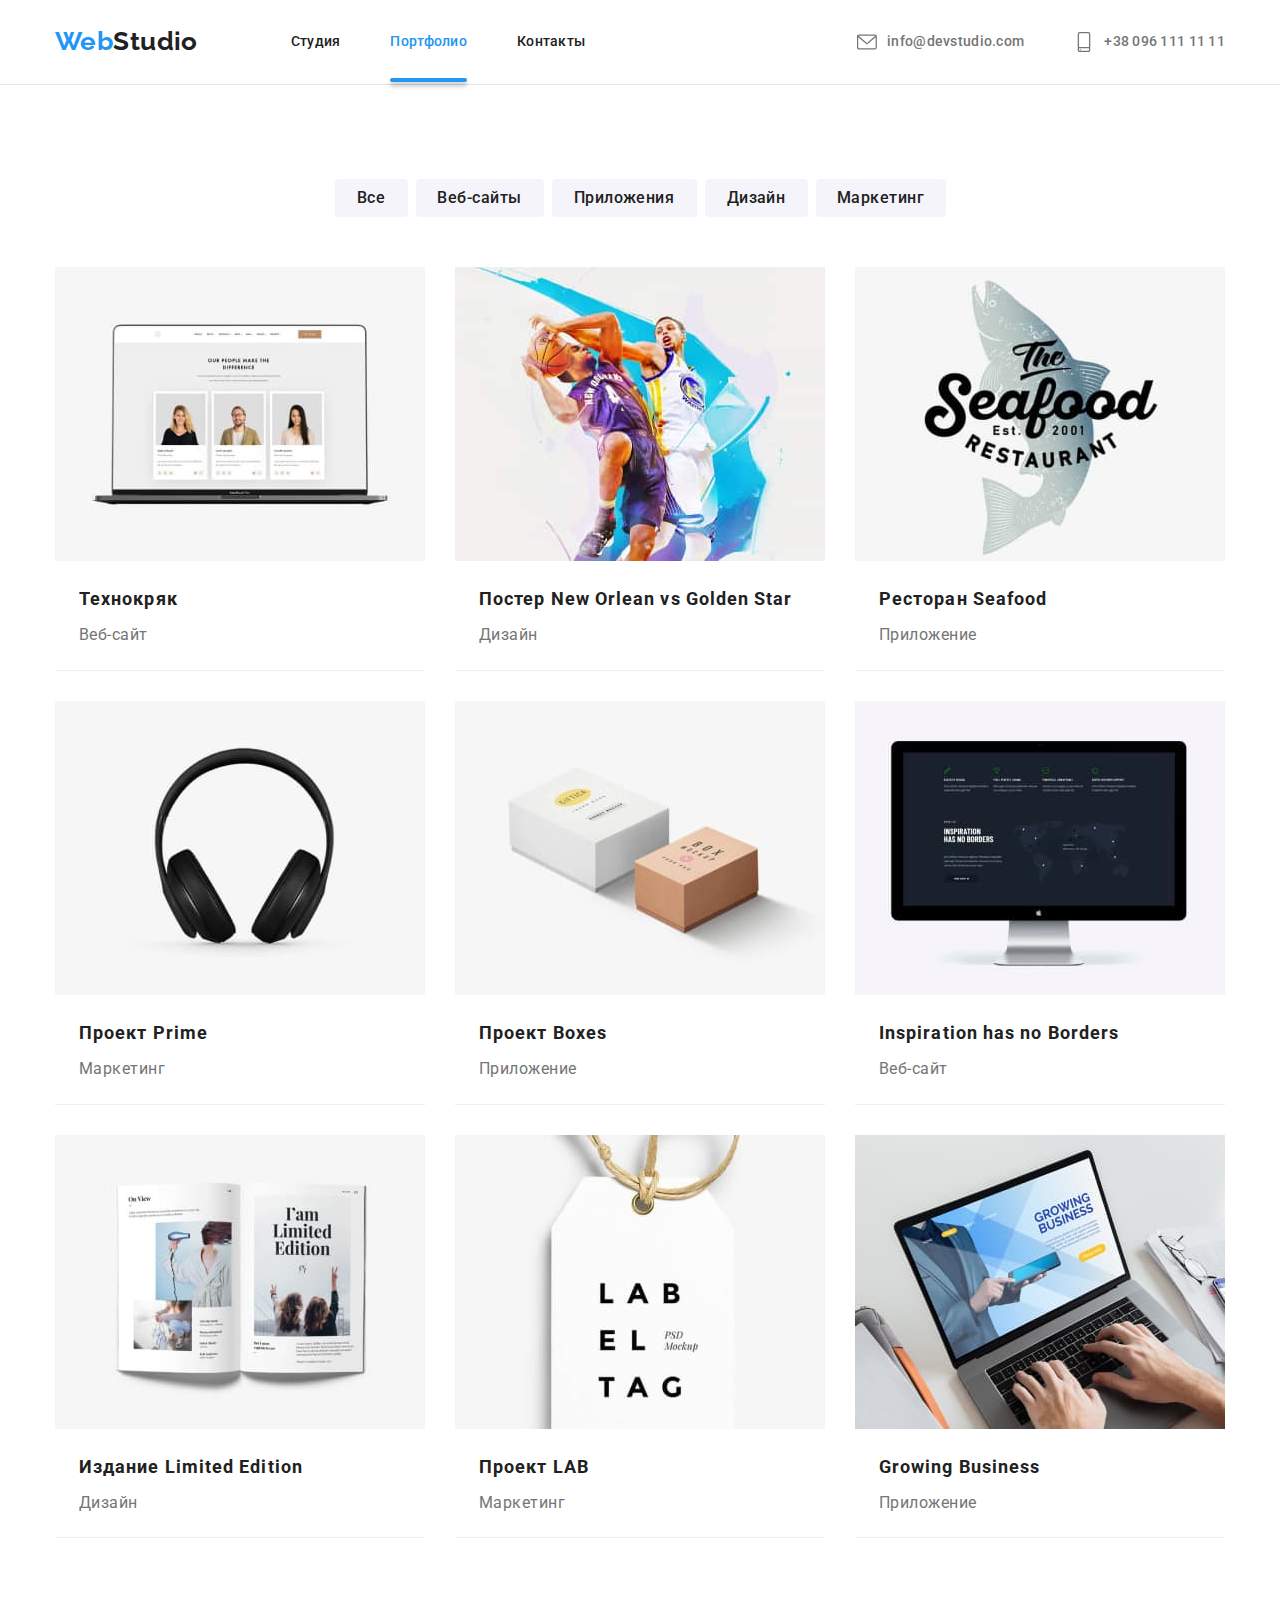
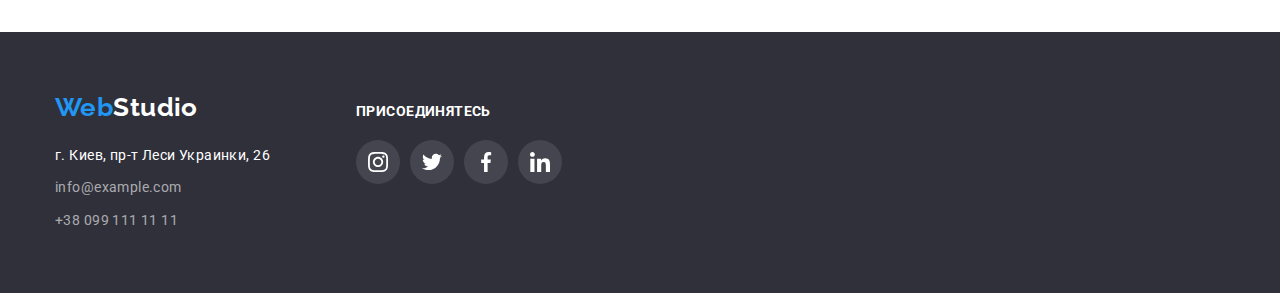
==== portfolio.html @ 8098ad89 "Перенесены фалы с предыдущей работы" ====
<!DOCTYPE html>
<html lang="ru">
  <head>
    <meta charset="UTF-8" />
    <meta http-equiv="X-UA-Compatible" content="IE=edge" />
    <meta name="viewport" content="width=device-width, initial-scale=1.0" />
    <title>WebStudio</title>
    <link
      href="https://fonts.googleapis.com/css2?family=Raleway:wght@700&family=Roboto:wght@400;500;700;900&display=swap"
      rel="stylesheet"
    />
    <link
      rel="stylesheet"
      href="https://cdnjs.cloudflare.com/ajax/libs/modern-normalize/1.1.0/modern-normalize.min.css"
    />
    <link rel="stylesheet" href="./styles/styles.css" />
  </head>
  <body>
    <!--Шапка сайта-->
    <header class="header">
      <div class="container header-nav">
        <nav class="site-nav">
          <a href="https://WebStudio.com" class="logo list"
            ><span class="logo-web">Web</span>Studio</a
          >
          <ul class="site-nav list">
            <li class="item">
              <a href="./index.html" class="link list">Студия</a>
            </li>
            <li class="item">
              <a href="./portfolio.html" class="link current list">Портфолио</a>
            </li>
            <li class="item"><a href="" class="link list">Контакты</a></li>
          </ul>
        </nav>
        <ul class="auth-nav list">
          <li class="item">
            <a href="mailto:info@devstudio.com" class="auth-nav-link list">
              <span class="auth-nav-icon">
                <svg width="20" height="20">
                  <use href="./img/icons.svg#envelope"></use>
                </svg>
              </span>
              info@devstudio.com
            </a>
          </li>
          <li class="auth-nav-list item">
            <a href="tel:+38-096-111-11-11" class="auth-nav-link list">
              <span class="auth-nav-icon">
                <svg width="20" height="20">
                  <use href="./img/icons.svg#smartphone"></use>
                </svg>
              </span>
              +38 096 111 11 11
            </a>
          </li>
        </ul>
      </div>
    </header>
    <!--Уникальный контент страницы-->
    <main>
      <section class="section-portfolio">
        <div class="container">
          <h1 hidden>Портфолио</h1>
          <ul class="portfolio-button list">
            <li class="item">
              <button type="button" class="button button-all">Все</button>
            </li>
            <li class="item">
              <button type="button" class="button button-websaite">
                Веб-сайты
              </button>
            </li>
            <li class="item">
              <button type="button" class="button button-applications">
                Приложения
              </button>
            </li>
            <li class="item">
              <button type="button" class="button button-design">Дизайн</button>
            </li>
            <li class="item">
              <button type="button" class="button button-marketing">
                Маркетинг
              </button>
            </li>
          </ul>
          <ul class="portfolio-list list">
            <li class="portfolio-item item">
              <a href="" class="portfolio-link list">
                <div class="portfolio-thumb">
                  <img
                    class="portfolio-card"
                    src="./img/laptop.jpg"
                    alt="Ноотбук"
                    width="370"
                  />
                  <p class="portfolio-action-text">
                    Ресурс предлагает комплексные предложения с разным уровнем
                    функционала и сервисов. Все это позволит посетителю получить
                    исчерпывающие сведения о компании или частном лице.
                  </p>
                </div>
                <div class="portfolio-title-text">
                  <h2 class="portfolio-title list">Технокряк</h2>
                  <p class="text-portfolio list">Веб-сайт</p>
                </div>
              </a>
            </li>
            <li class="portfolio-item item">
              <a href="" class="portfolio-link list">
                <div class="portfolio-thumb">
                  <img
                    class="portfolio-card"
                    src="./img/basketball.jpg"
                    alt="Двое мужчин играют в баскетбол"
                    width="370"
                  />
                  <p class="portfolio-action-text">
                    Ресурс предлагает комплексные предложения с разным уровнем
                    функционала и сервисов. Все это позволит посетителю получить
                    исчерпывающие сведения о компании или частном лице.
                  </p>
                </div>
                <div class="portfolio-title-text">
                  <h2 class="portfolio-title list">
                    Постер New Orlean vs Golden Star
                  </h2>
                  <p class="text-portfolio list">Дизайн</p>
                </div>
              </a>
            </li>
            <li class="portfolio-item item">
              <a href="" class="portfolio-link list">
                <div class="portfolio-thumb">
                  <img
                    class="portfolio-card"
                    src="./img/restaurantlogo.jpg"
                    alt="Логотип ресторана"
                    width="370"
                  />
                  <p class="portfolio-action-text">
                    Ресурс предлагает комплексные предложения с разным уровнем
                    функционала и сервисов. Все это позволит посетителю получить
                    исчерпывающие сведения о компании или частном лице.
                  </p>
                </div>
                <div class="portfolio-title-text">
                  <h2 class="portfolio-title list">Ресторан Seafood</h2>
                  <p class="text-portfolio list">Приложение</p>
                </div>
              </a>
            </li>
            <li class="portfolio-item item">
              <a href="" class="portfolio-link list">
                <div class="portfolio-thumb">
                  <img
                    class="portfolio-card"
                    src="./img/headphones.jpg"
                    alt="Наушники"
                    width="370"
                  />
                  <p class="portfolio-action-text">
                    Ресурс предлагает комплексные предложения с разным уровнем
                    функционала и сервисов. Все это позволит посетителю получить
                    исчерпывающие сведения о компании или частном лице.
                  </p>
                </div>
                <div class="portfolio-title-text">
                  <h2 class="portfolio-title list">Проект Prime</h2>
                  <p class="text-portfolio list">Маркетинг</p>
                </div>
              </a>
            </li>
            <li class="portfolio-item item">
              <a href="" class="portfolio-link list">
                <div class="portfolio-thumb">
                  <img
                    class="portfolio-card"
                    src="./img/boxes.jpg"
                    alt="Две коробочки"
                    width="370"
                  />
                  <p class="portfolio-action-text">
                    Ресурс предлагает комплексные предложения с разным уровнем
                    функционала и сервисов. Все это позволит посетителю получить
                    исчерпывающие сведения о компании или частном лице.
                  </p>
                </div>
                <div class="portfolio-title-text">
                  <h2 class="portfolio-title list">Проект Boxes</h2>
                  <p class="text-portfolio list">Приложение</p>
                </div>
              </a>
            </li>
            <li class="portfolio-item item">
              <a href="" class="portfolio-link list">
                <div class="portfolio-thumb">
                  <img
                    class="portfolio-card"
                    src="./img/inspiration.jpg"
                    alt="Веб-сайт"
                    width="370"
                  />
                  <p class="portfolio-action-text">
                    Ресурс предлагает комплексные предложения с разным уровнем
                    функционала и сервисов. Все это позволит посетителю получить
                    исчерпывающие сведения о компании или частном лице.
                  </p>
                </div>
                <div class="portfolio-title-text">
                  <h2 class="portfolio-title list" lang="en">
                    Inspiration has no Borders
                  </h2>
                  <p class="text-portfolio list">Веб-сайт</p>
                </div>
              </a>
            </li>
            <li class="portfolio-item item">
              <a href="" class="portfolio-link list">
                <div class="portfolio-thumb">
                  <img
                    class="portfolio-card"
                    src="./img/edition.jpg"
                    alt="Страница журнала"
                    width="370"
                  />
                  <p class="portfolio-action-text">
                    Ресурс предлагает комплексные предложения с разным уровнем
                    функционала и сервисов. Все это позволит посетителю получить
                    исчерпывающие сведения о компании или частном лице.
                  </p>
                </div>
                <div class="portfolio-title-text">
                  <h2 class="portfolio-title list">Издание Limited Edition</h2>
                  <p class="text-portfolio list">Дизайн</p>
                </div>
              </a>
            </li>
            <li class="portfolio-item item">
              <a href="" class="portfolio-link list">
                <div class="portfolio-thumb">
                  <img
                    class="portfolio-card"
                    src="./img/labproject.jpg"
                    alt="Карточка с названием"
                    width="370"
                  />
                  <p class="portfolio-action-text">
                    Ресурс предлагает комплексные предложения с разным уровнем
                    функционала и сервисов. Все это позволит посетителю получить
                    исчерпывающие сведения о компании или частном лице.
                  </p>
                </div>
                <div class="portfolio-title-text">
                  <h2 class="portfolio-title list">Проект LAB</h2>
                  <p class="text-portfolio list">Маркетинг</p>
                </div>
              </a>
            </li>
            <li class="portfolio-item item">
              <a href="" class="portfolio-link list">
                <div class="portfolio-thumb">
                  <img
                    class="portfolio-card"
                    src="./img/growingbusiness.jpg"
                    alt="Человек работает за компьютером"
                    width="370"
                  />
                  <p class="portfolio-action-text">
                    Ресурс предлагает комплексные предложения с разным уровнем
                    функционала и сервисов. Все это позволит посетителю получить
                    исчерпывающие сведения о компании или частном лице.
                  </p>
                </div>
                <div class="portfolio-title-text">
                  <h2 class="portfolio-title list" lang="en">
                    Growing Business
                  </h2>
                  <p class="text-portfolio list">Приложение</p>
                </div>
              </a>
            </li>
          </ul>
        </div>
      </section>
    </main>
    <!--Подвал-->
    <footer class="footer">
      <div class="footer-container container">
        <div class="footer-logo-address">
          <a href="https://WebStudio.com" class="logo footer-logo list"
            ><span class="footer-web">Web</span>Studio</a
          >
          <address class="address">
            <ul class="address-list list">
              <li class="item">
                <a
                  href="https://goo.gl/maps/mT76Hgf6RmnMrDRZ7"
                  target="_blank"
                  rel="noopener noindex nofollow"
                  class="footer-adress list"
                  >г. Киев, пр-т Леси Украинки, 26</a
                >
              </li>
              <li class="item">
                <a href="mailto:info@devstudio.com" class="footer-mail list"
                  >info@example.com</a
                >
              </li>
              <li class="item">
                <a href="tel:+38-096-111-11-11" class="footer-tel list"
                  >+38 099 111 11 11</a
                >
              </li>
            </ul>
          </address>
        </div>
        <div class="footer-soc">
          <h2 class="footer-soc-title">Присоединятесь</h2>
          <ul class="footer-soc-list list">
            <li class="footer-soc-item">
              <a href="" class="footer-soc-link">
                <svg width="20" height="20">
                  <use href="./img/icons.svg#instagram"></use>
                </svg>
              </a>
            </li>
            <li class="footer-soc-item">
              <a href="" class="footer-soc-link">
                <svg width="20" height="20">
                  <use href="./img/icons.svg#twitter"></use>
                </svg>
              </a>
            </li>
            <li class="footer-soc-item">
              <a href="" class="footer-soc-link">
                <svg width="20" height="20">
                  <use href="./img/icons.svg#facebook"></use>
                </svg>
              </a>
            </li>
            <li class="footer-soc-item">
              <a href="" class="footer-soc-link">
                <svg width="20" height="20">
                  <use href="./img/icons.svg#linkedin"></use>
                </svg>
              </a>
            </li>
          </ul>
        </div>
      </div>
    </footer>
  </body>
</html>
---- styles/styles.css ----
:root {
  --primary-text-color: #757575;
  --title-text-color: #212121;
  --accent-color: #2196f3;
  --footer-mail-tel-color: rgba(255, 255, 255, 0.6);
  --background-hero-footer-color: #2f303a;
  --background-page-color: #e5e5e5;
  --background-ourteam-color: #f5f4fa;
  --background-primary-color: #ffffff;
  --icon-primary-color: #afb1b8;
  --timing-function: cubic-bezier(0.4, 0, 0.2, 1);
}

body {
  background-color: var(--background-primary-color);
  color: var(--primary-text-color);

  font-family: Roboto, sans-serif;
  font-size: 14px;
  line-height: 1.7;
  letter-spacing: 0.03em;
}

/*---Утилита---*/

.list {
  list-style: none;
  text-decoration: none;
  padding: 0;
  margin: 0;
}

h1,
h2,
h3,
h4,
h5,
h6,
p {
  margin: 0;
  padding: 0;
}

img {
  margin: 0;
  padding: 0;
  display: block;
  width: 100%;
  height: auto;
}

.container {
  margin-left: auto;
  margin-right: auto;
  width: 1200px;
  padding: 0 15px;
  /*outline: 1px solid red;*/
}

.title {
  font-weight: 700;
  font-size: 36px;
  line-height: 1.17;
  text-align: center;
  letter-spacing: 0.03em;

  color: var(--title-text-color);
}

/*------HEADER------*/

.header {
  /*padding-top: 25px;
  padding-bottom: 25px;*/

  background-color: var(--background-primary-color);
  border-bottom: 1px solid var(--background-page-color);
}

.header-nav {
  display: flex;
  align-items: center;
}

.logo {
  margin-right: 93px;
  color: var(--title-text-color);

  font-family: "Raleway";
  font-style: normal;
  font-weight: 700;
  font-size: 26px;
  line-height: 1.2;
}

.logo > .logo-web {
  color: var(--accent-color);
}

/*---------site nav-------*/

.site-nav {
  display: flex;
  align-items: center;
}

.site-nav .item:not(:last-child) {
  margin-right: 50px;
}

.site-nav .link {
  position: relative;
  display: block;

  padding: 32px 0px 32px 0px;
  color: var(--title-text-color);

  font-weight: 500;
  font-size: 14px;
  line-height: 1.14;
  letter-spacing: 0.02em;

  transition: color 250ms var(--timing-function);
}

.site-nav .link::after {
  position: absolute;
  left: 0;
  bottom: 0;

  content: "";
  width: 100%;
  height: 4px;
  background-color: var(--accent-color);
  box-shadow: 0px 4px 4px rgba(0, 0, 0, 0.25);
  border-radius: 2px;
  opacity: 0;
  transition: opacity 250ms var(--timing-function);
}

.site-nav .link:hover,
.site-nav .link:focus {
  color: var(--accent-color);
}

.site-nav .link.current {
  color: var(--accent-color);
}

.site-nav .link.current::after {
  opacity: 1;
}

/* auth-nav */

.auth-nav {
  display: flex;
  margin-left: auto;
}
.auth-nav .item + .item {
  margin-left: 50px;
}
.auth-nav-link {
  display: flex;
  align-items: center;
  padding: 32px 0px 32px 0px;
  color: var(--primary-text-color);

  font-weight: 500;
  font-size: 14px;
  line-height: 1.14;
  letter-spacing: 0.02em;

  transition: color 250ms var(--timing-function);
}
.auth-nav-link:hover,
.auth-nav-link:focus {
  color: var(--accent-color);
}

.auth-nav-icon {
  display: inline-flex;
  width: 20px;
  height: 20px;
  fill: currentColor;
  margin-right: 10px;
}

/*------------HERO-----------*/

.hero {
  max-width: 1600px;
  min-height: 600px;
  margin-left: auto;
  margin-right: auto;

  text-align: center;
  padding-top: 200px;
  padding-bottom: 200px;

  background-color: #c4c4c4;
  background-image: linear-gradient(
      to right,
      rgba(47, 48, 58, 0.4),
      rgba(47, 48, 58, 0.4)
    ),
    url("../img/heroimg.jpg");

  background-repeat: repeat;
  background-position: center;
  background-size: cover;
}

.hero-title {
  width: 696px;
  margin: auto;
  margin-bottom: 30px;

  color: var(--background-primary-color);

  font-weight: 900;
  font-size: 44px;
  line-height: 1.4;
  letter-spacing: 0.06em;
  text-transform: uppercase;
}
.hero-btn {
  width: 200px;
  height: 50px;
  border: none;
  border-radius: 4px;
  padding: 0;
  background-color: var(--accent-color);
  color: var(--background-primary-color);
  cursor: pointer;

  font-weight: 700;
  font-size: 16px;
  line-height: 1.86;
  letter-spacing: 0.03em;
}

/* section */
/*------ADVANTAGES------*/

.section-advantages {
  padding-top: 94px;
  padding-bottom: 94px;
}

.advantages-content {
  display: flex;
}

.advantages-content .item + .item {
  margin-left: 30px;
}

.advantages-title {
  margin-top: 0;
  margin-bottom: 10px;

  color: var(--title-text-color);
  font-weight: 700;
  font-size: 14px;
  line-height: 1.14;
  letter-spacing: 0.03em;
  text-transform: uppercase;
}

.advantages-item-antenna::before {
  content: "";
  margin: auto;
  width: 270px;
  height: 120px;
  background-image: url("../img/antenna.svg");
  background-repeat: no-repeat;
  display: block;
  background-position: center;
  background-size: 70px 70px;
  background-color: #f4f5fa;
  padding: 25px 100px;
  margin-bottom: 30px;
}

.advantages-item-clock::before {
  content: "";
  margin: auto;
  width: 270px;
  height: 120px;
  background-image: url("../img/clock.svg");
  background-repeat: no-repeat;
  display: block;
  background-position: center;
  background-size: 70px 70px;
  background-color: #f4f5fa;
  padding: 25px 100px;
  margin-bottom: 30px;
}

.advantages-item-diagram::before {
  content: "";
  margin: auto;
  width: 270px;
  height: 120px;
  background-image: url("../img/diagram.svg");
  background-repeat: no-repeat;
  display: block;
  background-position: center;
  background-size: 70px 70px;
  background-color: #f4f5fa;
  padding: 25px 100px;
  margin-bottom: 30px;
}

.advantages-item-astronaut::before {
  content: "";
  margin: auto;
  width: 270px;
  height: 120px;
  background-image: url("../img/astronaut.svg");
  background-repeat: no-repeat;
  display: block;
  background-position: center;
  background-size: 70px 70px;
  background-color: #f4f5fa;
  padding: 25px 100px;
  margin-bottom: 30px;
}

.advantages-text {
  margin-top: 0;
  margin-bottom: 0;
  width: 270px;
  font-family: Roboto, sans-serif;
  font-size: 14px;
  line-height: 1.71;
  letter-spacing: 0.03em;
}

.advantages-icon {
  display: block;
}

/*--------WORK-------*/

.section-work {
  padding-bottom: 94px;
}

.work-title {
  margin-bottom: 50px;
}

.work-list {
  display: flex;
}

.work-thumb {
  position: relative;
}

.work-list .work-item + .work-item {
  margin-left: 30px;
}

.work-text {
  font-weight: 700;
  font-size: 14px;
  line-height: 1.14;
  text-align: center;
  letter-spacing: 0.03em;
  text-transform: uppercase;
  color: #ffffff;
}

.work-bg-text {
  position: absolute;
  bottom: 0;
  display: flex;
  align-items: center;
  justify-content: center;

  width: 370px;
  height: 70px;
  background-color: rgba(47, 48, 58, 0.8);
}

/*---------TEAM--------*/

.section-team {
  padding-top: 94px;
  padding-bottom: 94px;

  background-color: var(--background-ourteam-color);
}

.team-list {
  display: flex;
}

.team-list .item + .item {
  margin-left: 30px;
}

.team-card {
  background-color: var(--background-primary-color);
  border-radius: 0px 0px 4px 4px;
  box-shadow: 0px 1px 3px rgba(0, 0, 0, 0.12), 0px 1px 1px rgba(0, 0, 0, 0.14),
    0px 2px 1px rgba(0, 0, 0, 0.2);
}

.team-title {
  margin-bottom: 50px;
  color: var(--title-text-color);
}

.team-img {
  margin-bottom: 30px;
}

.title-name {
  width: 151px;
  margin: 0 60px 10px 60px;
  color: var(--title-text-color);

  font-weight: 500;
  font-size: 16px;
  line-height: 1.19;
  text-align: center;
}

.team-text {
  width: 147px;
  margin: auto;
  margin-bottom: 16px;

  font-weight: 400;
  font-size: 16px;
  line-height: 1.19;
  text-align: center;
  letter-spacing: 0.03em;
}

.team-soc-list {
  display: flex;
  justify-content: center;
  margin-bottom: 30px;
}

.team-soc-item + .team-soc-item {
  margin-left: 10px;
}

.team-soc-link {
  width: 44px;
  height: 44px;
  background-color: #ffffff;
  fill: var(--icon-primary-color);
  border-radius: 50%;
  display: flex;
  justify-content: center;
  align-items: center;

  transition: background-color 250ms var(--timing-function),
    fill 250ms var(--timing-function);
}

.team-soc-link:hover,
.team-soc-link:focus {
  background-color: var(--accent-color);
  fill: #ffffff;
}

/*-----Clients-----*/

.section-clients {
  padding-top: 94px;
  padding-bottom: 94px;
}

.clients-title {
  margin-bottom: 50px;
}

.clients-list {
  display: flex;
  flex-wrap: wrap;
}

.clients-item + .clients-item {
  margin-left: 30px;
}

.clients-link {
  width: 170px;
  height: 92px;
  border: 1px solid #afb1b8;
  fill: rgba(175, 177, 184, 1);
  border-radius: 4px;
  display: flex;
  justify-content: center;
  align-items: center;

  transition: border 250ms var(--timing-function),
    fill 250ms var(--timing-function);
}

.clients-link:hover,
.clients-link:focus {
  border: 1px solid var(--accent-color);
  fill: var(--accent-color);
}

/*------portfolio-------*/

.section-portfolio {
  padding-top: 94px;
  padding-bottom: 94px;
}

.portfolio-button {
  display: flex;
  justify-content: center;
  margin-bottom: 50px;
}

.portfolio-button .item + .item {
  margin-left: 8px;
}

.button {
  display: block;
  padding: 0;
  border: none;
  border-radius: 4px;
  background-color: var(--background-ourteam-color);
  color: var(--title-text-color);

  cursor: pointer;
  font-family: Roboto, sans-serif;
  font-weight: 500;
  font-size: 16px;
  line-height: 1.6;
  text-align: center;
  letter-spacing: 0.03em;

  transition: background-color 250ms var(--timing-function),
    color 250ms var(--timing-function);
}

.button:hover,
.button:focus {
  background-color: var(--accent-color);
  color: var(--background-primary-color);
  box-shadow: 0px 3px 1px rgba(0, 0, 0, 0.1), 0px 1px 2px rgba(0, 0, 0, 0.08),
    0px 2px 2px rgba(0, 0, 0, 0.12);
}

.item .button-all {
  width: 73px;
  height: 38px;
}

.item .button-websaite {
  width: 128px;
  height: 38px;
}

.item .button-applications {
  width: 145px;
  height: 38px;
}

.item .button-design {
  width: 103px;
  height: 38px;
}

.item .button-marketing {
  width: 130px;
  height: 38px;
}

.portfolio-list {
  display: flex;
  flex-wrap: wrap;
}

.portfolio-item {
  width: 370px;
  margin-right: 30px;
  margin-bottom: 30px;
  border-bottom: 1px solid #eeeeee;
}

.portfolio-item:nth-child(3n) {
  margin-right: 0;
}

.portfolio-item:nth-last-child(-n + 3) {
  margin-bottom: 0;
}

.portfolio-link:hover {
  display: block;
  box-shadow: 0px 1px 1px rgba(0, 0, 0, 0.12), 0px 4px 4px rgba(0, 0, 0, 0.06),
    1px 4px 6px rgba(0, 0, 0, 0.16);
}

.portfolio-title {
  margin-bottom: 4px;
  color: var(--title-text-color);

  font-weight: 700;
  font-size: 18px;
  line-height: 2;
  letter-spacing: 0.06em;
}

.portfolio-title-text {
  padding: 20px 24px;
}

.text-portfolio {
  color: var(--primary-text-color);

  font-size: 16px;
  line-height: 1.8;
  letter-spacing: 0.03em;
}

.portfolio-thumb {
  position: relative;
  overflow: hidden;
}

.portfolio-action-text {
  position: absolute;
  top: 0;

  width: 100%;
  height: 100%;

  font-weight: 400;
  font-size: 18px;
  line-height: 1.6;
  letter-spacing: 0.03em;
  color: #ffffff;
  background-color: rgba(33, 150, 243, 0.9);
  padding: 63px 24px;

  transform: translateY(100%);
  transition: transform 250ms var(--timing-function);
}

.portfolio-link:hover .portfolio-action-text,
.portfolio-link:focus .portfolio-action-text {
  transform: translateY(0);
}

/*-------------FOOTER------------ */

.footer {
  margin-top: 0;
  padding-top: 60px;
  padding-bottom: 60px;

  background-color: var(--background-hero-footer-color);
}

.footer-container {
  display: flex;
}

.footer-logo {
  display: inline-block;
  margin-right: 0;
  margin-bottom: 20px;

  color: var(--background-primary-color);
}

.footer-web {
  margin-top: 60px;
  color: var(--accent-color);
}

.address {
  width: 231px;
  margin-right: 70px;
}

.address .item.item:nth-last-child(-n + 2) {
  margin-top: 9px;
}

.footer-adress {
  color: var(--background-primary-color);

  font-style: normal;
  font-size: 14px;
  line-height: 1.7;
}

.address-list {
  margin-right: 70px;
  width: 231px;
}

.footer-mail {
  color: var(--footer-mail-tel-color);

  font-style: normal;
  font-weight: 400;
  font-size: 14px;
  line-height: 1.7;

  transition: color 250ms var(--timing-function);
}

.footer-mail:hover,
.footer-mail:focus {
  color: var(--accent-color);
}

.footer-tel {
  color: var(--footer-mail-tel-color);

  font-style: normal;
  font-weight: 400;
  font-size: 14px;
  line-height: 1.7;

  transition: color 250ms var(--timing-function);
}

.footer-tel:hover,
.footer-tel:focus {
  color: var(--accent-color);
}

.footer-soc {
  width: 206px;
  margin-top: 12px;
}

.footer-soc-title {
  font-weight: 700;
  font-size: 14px;
  line-height: 1.14;
  letter-spacing: 0.03em;
  text-transform: uppercase;

  color: #ffffff;

  margin-bottom: 20px;
}

.footer-soc-list {
  display: flex;
}

.footer-soc-item + .footer-soc-item {
  margin-left: 10px;
}

.footer-soc-link {
  width: 44px;
  height: 44px;
  background-color: rgba(255, 255, 255, 0.1);
  fill: #ffffff;
  border-radius: 50%;

  display: flex;
  justify-content: center;
  align-items: center;

  transition: background-color 250ms var(--timing-function);
}
.footer-soc-link:hover,
.footer-soc-link:focus {
  background-color: var(--accent-color);
}

/*------modal window---*/

.backdrop {
  position: fixed;
  top: 0;
  left: 0;
  width: 100%;
  height: 100%;
  background-color: rgba(0, 0, 0, 0.2);
  opacity: 1;
  transition: opacity 250ms var(--timing-function);
}

.backdrop.is-hidden {
  opacity: 0;
  pointer-events: none;
}

.backdrop.is-hidden .modal {
  transform: translate(-50%, -50%) scale(1.1);
}

.modal {
  position: absolute;
  top: 50%;
  left: 50%;

  min-width: 528px;
  min-height: 581px;
  background-color: var(--background-primary-color);

  transform: translate(-50%, -50%) scale(1);
  transition: transform 250ms var(--timing-function);
}

.button-modal {
  position: absolute;
  top: 0;
  right: 0;

  width: 30px;
  height: 30px;
  background-color: var(--background-primary-color);
  border: 1px solid rgba(0, 0, 0, 0.1);
  border-radius: 50%;
  background-image: url("../img/closeblack.svg");
  background-repeat: no-repeat;
  display: block;
  background-position: center;
  background-size: 18px 18px;
  padding: 0;
  margin-top: 8px;
  margin-right: 8px;

  transform: rotate(0);
  transition: transform 250ms var(--timing-function);
}

.button-modal:hover {
  cursor: pointer;
  transform: rotate(180deg);
}
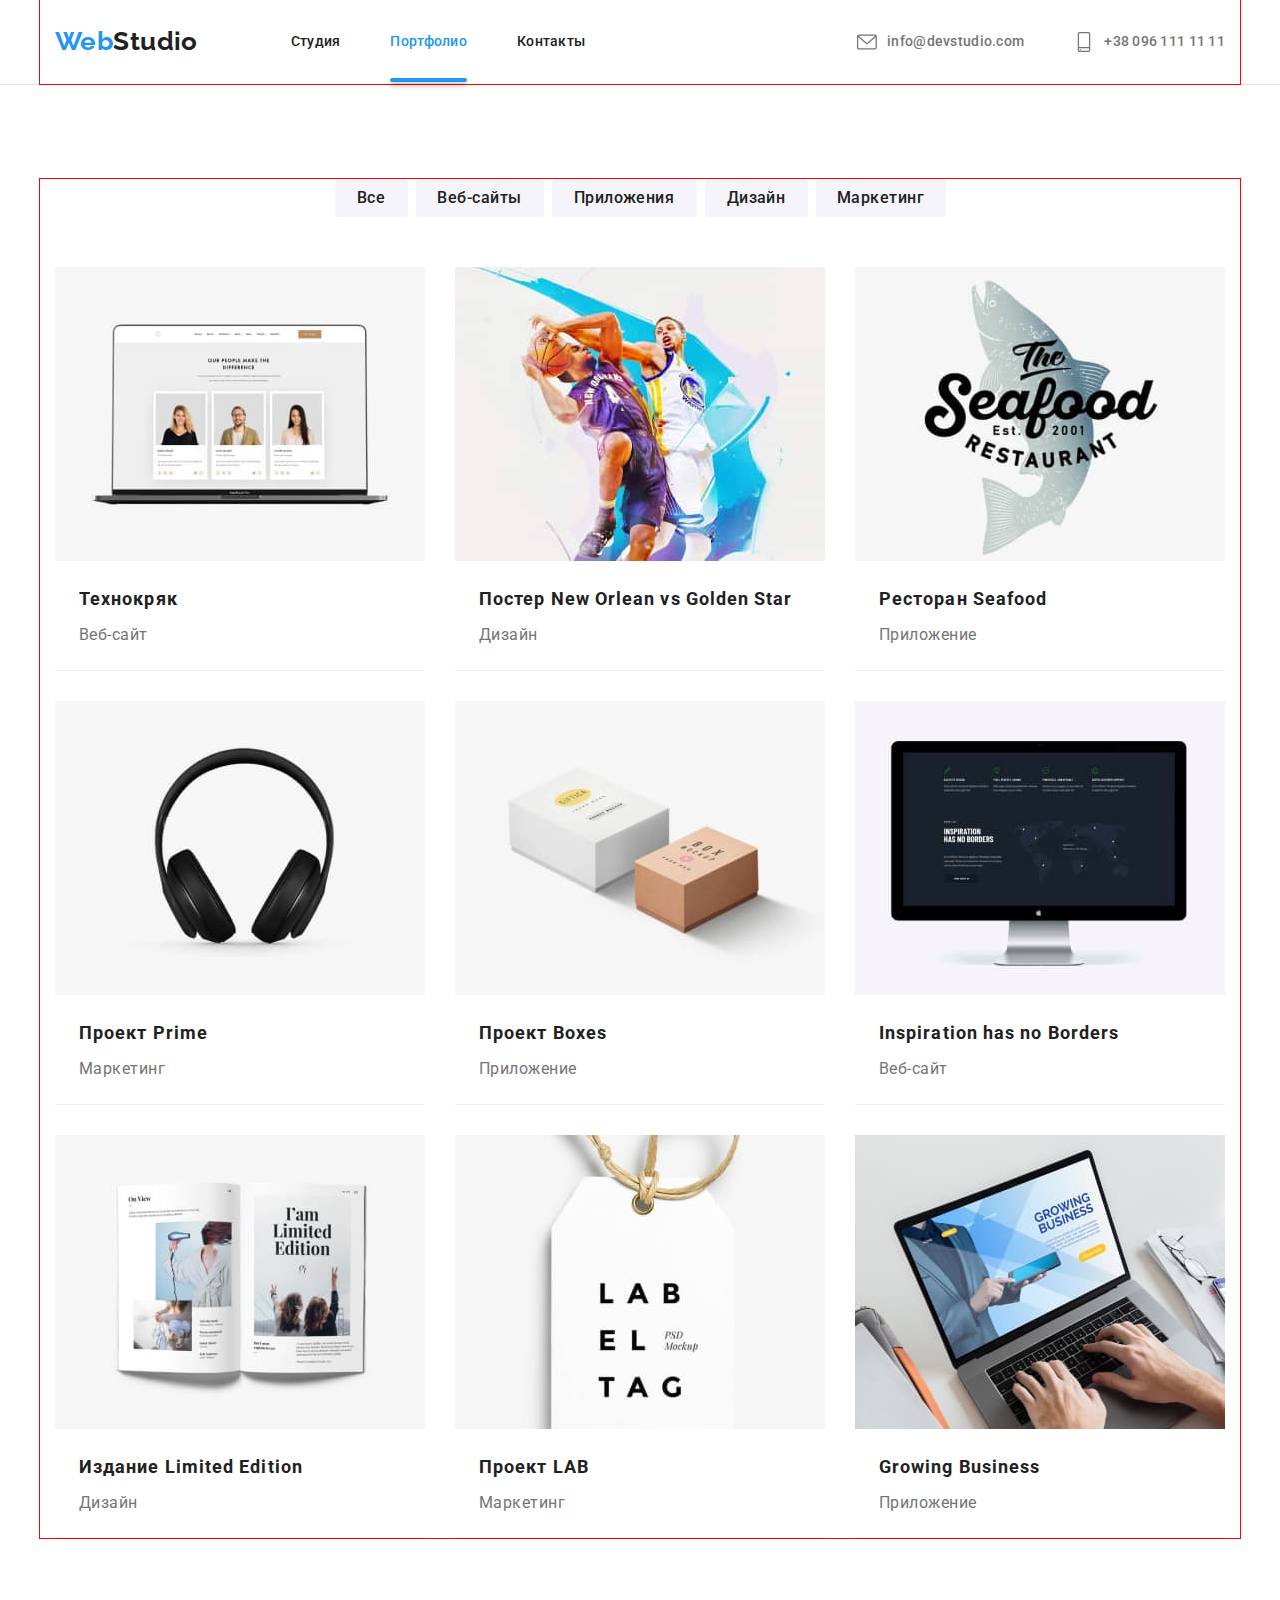
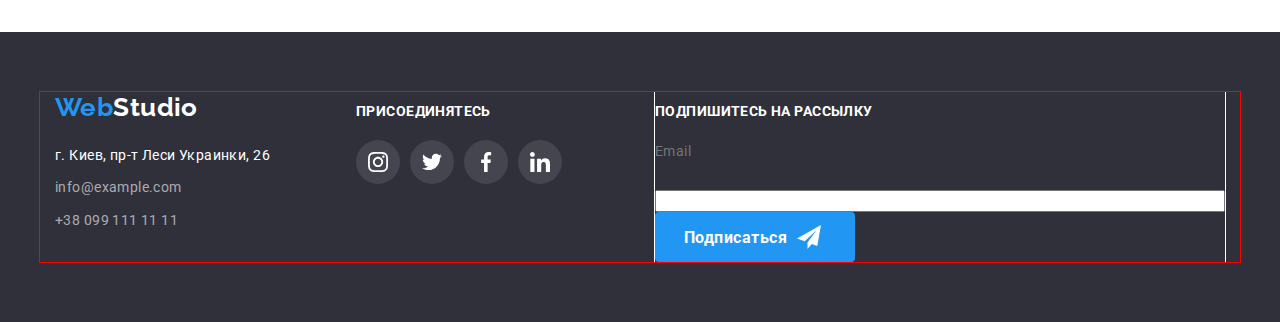
==== commit 46c22d50: "Стилизована кнопка подписка, добавлена разметка подписки на страницу портфолио" ====
--- a/portfolio.html
+++ b/portfolio.html
@@ -349,6 +349,12 @@
             </li>
           </ul>
         </div>
+        <div class="footer-subscribe">
+          <h2 class="footer-soc-title">Подпишитесь на рассылку</h2>
+          <label for="user_email" class="footer-email">Email</label>
+          <input type="email" name="email" id="user_email" />
+          <button type="submit" class="btn-subscribe list">Подписаться</button>
+        </div>
       </div>
     </footer>
   </body>
--- a/styles/styles.css
+++ b/styles/styles.css
@@ -54,7 +54,7 @@
   margin-right: auto;
   width: 1200px;
   padding: 0 15px;
-  /*outline: 1px solid red;*/
+  outline: 1px solid red;
 }
 
 .title {
@@ -70,9 +70,6 @@
 /*------HEADER------*/
 
 .header {
-  /*padding-top: 25px;
-  padding-bottom: 25px;*/
-
   background-color: var(--background-primary-color);
   border-bottom: 1px solid var(--background-page-color);
 }
@@ -673,6 +670,10 @@
   display: flex;
 }
 
+.footer-logo-address {
+  margin-right: 70px;
+}
+
 .footer-logo {
   display: inline-block;
   margin-right: 0;
@@ -688,7 +689,6 @@
 
 .address {
   width: 231px;
-  margin-right: 70px;
 }
 
 .address .item.item:nth-last-child(-n + 2) {
@@ -743,6 +743,7 @@
 .footer-soc {
   width: 206px;
   margin-top: 12px;
+  margin-right: 93px;
 }
 
 .footer-soc-title {
@@ -781,6 +782,61 @@
 .footer-soc-link:hover,
 .footer-soc-link:focus {
   background-color: var(--accent-color);
+}
+
+.footer-subscribe {
+  /*position: relative;*/
+  display: flex;
+  flex-direction: column;
+
+  width: 570px;
+  padding-top: 12px;
+  outline: 1px solid #ffffff;
+}
+
+.footer-email {
+  width: 200px;
+  height: 50px;
+}
+
+.btn-subscribe {
+  /*position: absolute;
+  top: 50%;
+  left: 50%;*/
+
+  width: 200px;
+  height: 50px;
+  border: none;
+  border-radius: 4px;
+  padding-top: 10px;
+  padding-bottom: 10px;
+  padding-left: 29px;
+
+  background-color: var(--accent-color);
+  color: var(--background-primary-color);
+  cursor: pointer;
+
+  display: flex;
+  align-items: center;
+  text-align: center;
+
+  font-family: "Roboto";
+  font-style: normal;
+  font-weight: 700;
+  font-size: 16px;
+  line-height: 1.86;
+  letter-spacing: 0.03em;
+}
+
+.btn-subscribe::after {
+  content: "";
+  display: inline-block;
+  width: 24px;
+  height: 24px;
+  margin-left: 10px;
+
+  background-image: url("../img/iconsend.svg");
+  background-repeat: no-repeat;
 }
 
 /*------modal window---*/
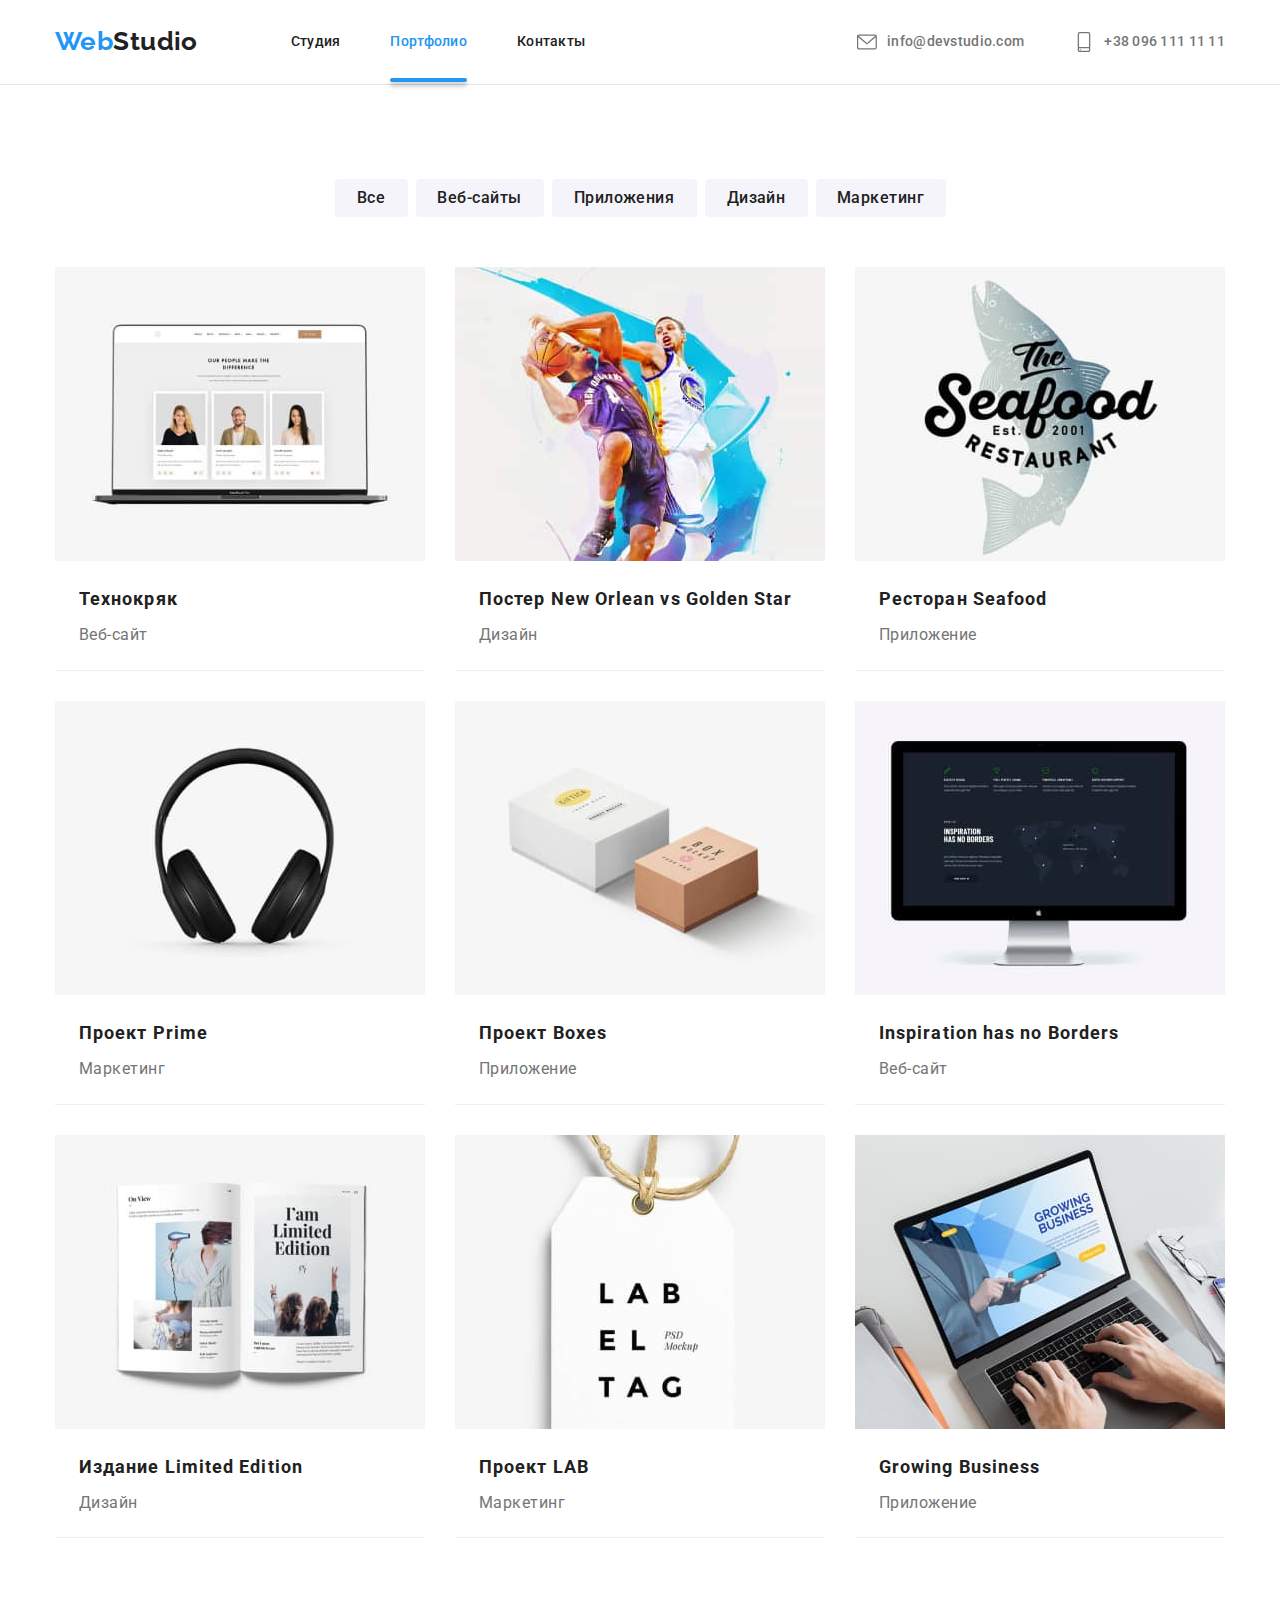
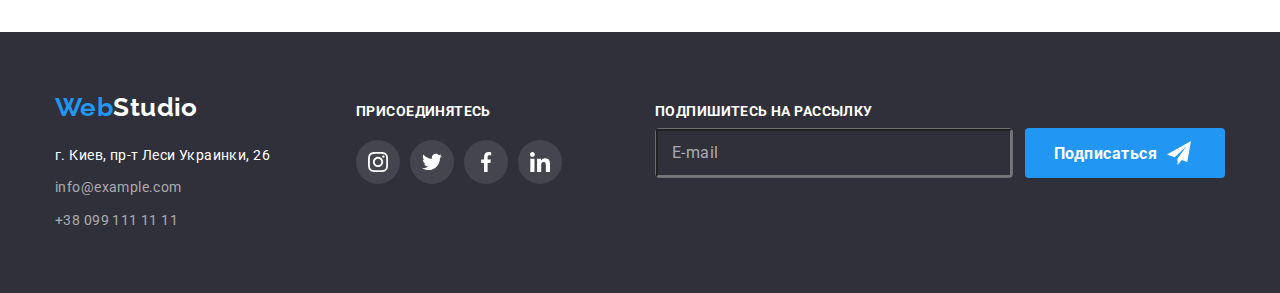
==== commit 0188f98d: "В футере оформлена подписка" ====
--- a/portfolio.html
+++ b/portfolio.html
@@ -349,12 +349,14 @@
             </li>
           </ul>
         </div>
-        <div class="footer-subscribe">
-          <h2 class="footer-soc-title">Подпишитесь на рассылку</h2>
-          <label for="user_email" class="footer-email">Email</label>
-          <input type="email" name="email" id="user_email" />
+        <forma class="footer-subscribe">
+          <h2 class="footer-title-subscride">Подпишитесь на рассылку</h2>
+          <label class="footer-email">
+            <input type="email" name="email" class="footer-input" />
+            <span class="footer-text-email">E-mail</span>
+          </label>
           <button type="submit" class="btn-subscribe list">Подписаться</button>
-        </div>
+        </forma>
       </div>
     </footer>
   </body>
--- a/styles/styles.css
+++ b/styles/styles.css
@@ -54,7 +54,7 @@
   margin-right: auto;
   width: 1200px;
   padding: 0 15px;
-  outline: 1px solid red;
+  /*outline: 1px solid red;*/
 }
 
 .title {
@@ -785,24 +785,61 @@
 }
 
 .footer-subscribe {
-  /*position: relative;*/
+  position: relative;
   display: flex;
   flex-direction: column;
 
   width: 570px;
+  height: 86px;
   padding-top: 12px;
-  outline: 1px solid #ffffff;
+}
+
+.footer-title-subscride {
+  font-size: 14px;
+  line-height: 1.14;
+  letter-spacing: 0.03em;
+  text-transform: uppercase;
+
+  color: #ffffff;
 }
 
 .footer-email {
-  width: 200px;
+  position: absolute;
+  bottom: 0;
+
+  width: 358px;
   height: 50px;
+
+  border: 1px solid rgba(255, 255, 255, 0.3);
+  border-radius: 4px;
+}
+
+.footer-input {
+  width: 100%;
+  height: 100%;
+  padding-left: 70px;
+  color: #ffffff;
+  background-color: var(--background-hero-footer-color);
+}
+
+.footer-text-email {
+  position: absolute;
+  top: 50%;
+  left: 16px;
+  transform: translateY(-50%);
+
+  font-size: 16px;
+  line-height: 1.25;
+
+  letter-spacing: 0.03em;
+
+  color: rgba(255, 255, 255, 0.6);
 }
 
 .btn-subscribe {
-  /*position: absolute;
-  top: 50%;
-  left: 50%;*/
+  position: absolute;
+  bottom: 0;
+  right: 0;
 
   width: 200px;
   height: 50px;
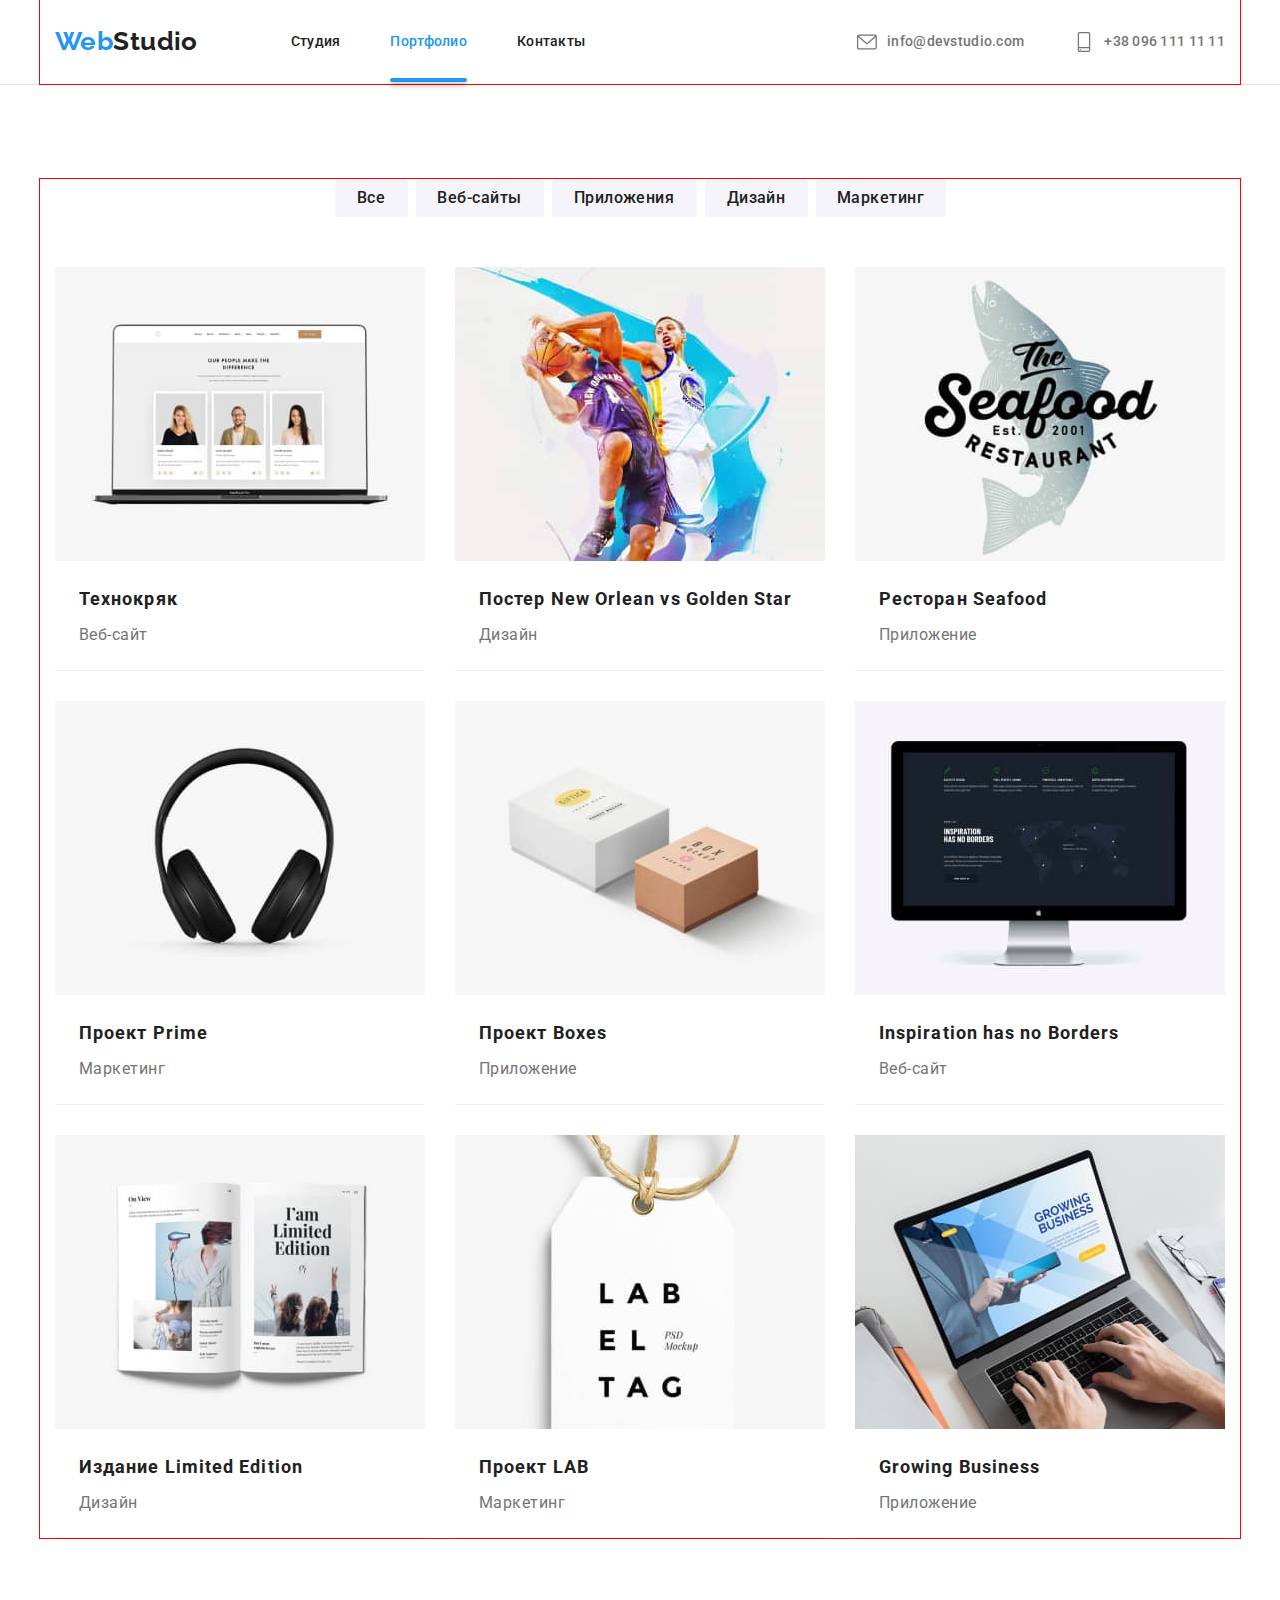
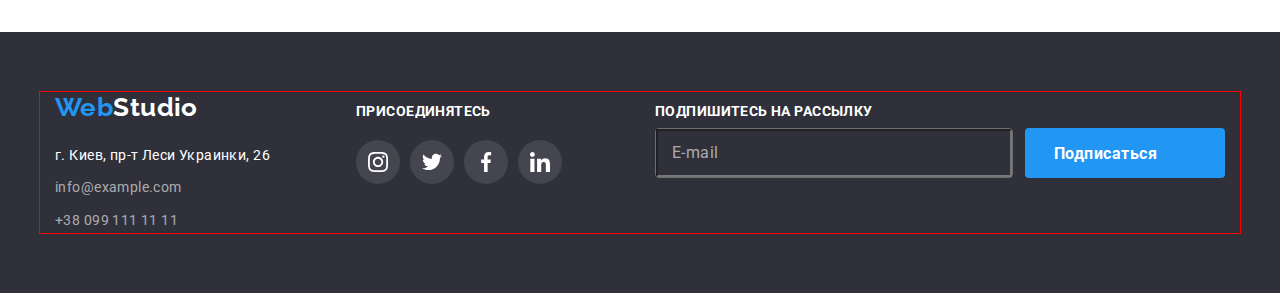
==== commit f9c4fd33: "Исправлены ошибки кода в футере" ====
--- a/portfolio.html
+++ b/portfolio.html
@@ -349,14 +349,20 @@
             </li>
           </ul>
         </div>
-        <forma class="footer-subscribe">
-          <h2 class="footer-title-subscride">Подпишитесь на рассылку</h2>
+        <div
+          class="footer-subscribe"
+          role="group"
+          aria-labelledby="footer-title-subscride"
+        >
+          <h2 class="footer-title-subscride" id="footer-title-subscride">
+            Подпишитесь на рассылку
+          </h2>
           <label class="footer-email">
-            <input type="email" name="email" class="footer-input" />
+            <input type="email" name="email" class="footer-input" required />
             <span class="footer-text-email">E-mail</span>
           </label>
           <button type="submit" class="btn-subscribe list">Подписаться</button>
-        </forma>
+        </div>
       </div>
     </footer>
   </body>
--- a/styles/styles.css
+++ b/styles/styles.css
@@ -54,7 +54,7 @@
   margin-right: auto;
   width: 1200px;
   padding: 0 15px;
-  /*outline: 1px solid red;*/
+  outline: 1px solid red;
 }
 
 .title {
@@ -903,10 +903,15 @@
   top: 50%;
   left: 50%;
 
-  min-width: 528px;
-  min-height: 581px;
+  padding: 40px;
+
+  width: 528px;
+  height: 581px;
   background-color: var(--background-primary-color);
 
+  box-shadow: 0px 1px 3px rgba(0, 0, 0, 0.12), 0px 1px 1px rgba(0, 0, 0, 0.14),
+    0px 2px 1px rgba(0, 0, 0, 0.2);
+  border-radius: 4px;
   transform: translate(-50%, -50%) scale(1);
   transition: transform 250ms var(--timing-function);
 }
@@ -938,3 +943,107 @@
   cursor: pointer;
   transform: rotate(180deg);
 }
+
+.modal-titel {
+  margin-bottom: 20px;
+
+  font-weight: 700;
+  font-size: 20px;
+  line-height: 1.15;
+  text-align: center;
+  letter-spacing: 0.03em;
+
+  color: #212121;
+}
+
+.modal-field {
+  display: flex;
+  flex-direction: column;
+}
+
+.input {
+  position: relative;
+  margin-bottom: 10px;
+}
+
+.input-icon {
+  position: absolute;
+  top: 52%;
+  display: block;
+  width: 18px;
+  height: 18px;
+  margin-left: 18px;
+}
+
+.modal-text {
+  margin-bottom: 4px;
+  font-size: 12px;
+  line-height: 1.17;
+  letter-spacing: 0.01em;
+  color: var(--primary-text-color);
+}
+
+.modal-input {
+  width: 100%;
+  height: 40px;
+  border: 1px solid rgba(33, 33, 33, 0.2);
+  border-radius: 4px;
+
+  padding-left: 30px;
+}
+
+.modal-label {
+  margin-bottom: 20px;
+}
+
+.textarea {
+  width: 100%;
+  height: 120px;
+
+  border: 1px solid rgba(33, 33, 33, 0.2);
+
+  border-radius: 4px;
+  resize: none;
+}
+
+.textarea:placeholder-shown {
+  font-family: "Roboto";
+  font-style: normal;
+  font-weight: 400;
+  font-size: 12px;
+  line-height: 14px;
+  letter-spacing: 0.01em;
+
+  color: rgba(117, 117, 117, 0.5);
+}
+
+.modal-checkbox-text {
+}
+
+.modal-btn {
+  display: flex;
+  align-items: center;
+  justify-content: center;
+  margin: auto;
+
+  width: 200px;
+  height: 50px;
+  border: none;
+  border-radius: 4px;
+
+  background: #2196f3;
+  box-shadow: 0px 4px 4px rgba(0, 0, 0, 0.15);
+  border-radius: 4px;
+}
+
+.modal-btn-text {
+  display: block;
+
+  font-weight: 700;
+  font-size: 16px;
+  line-height: 1.88;
+
+  letter-spacing: 0.06em;
+
+  color: #ffffff;
+}
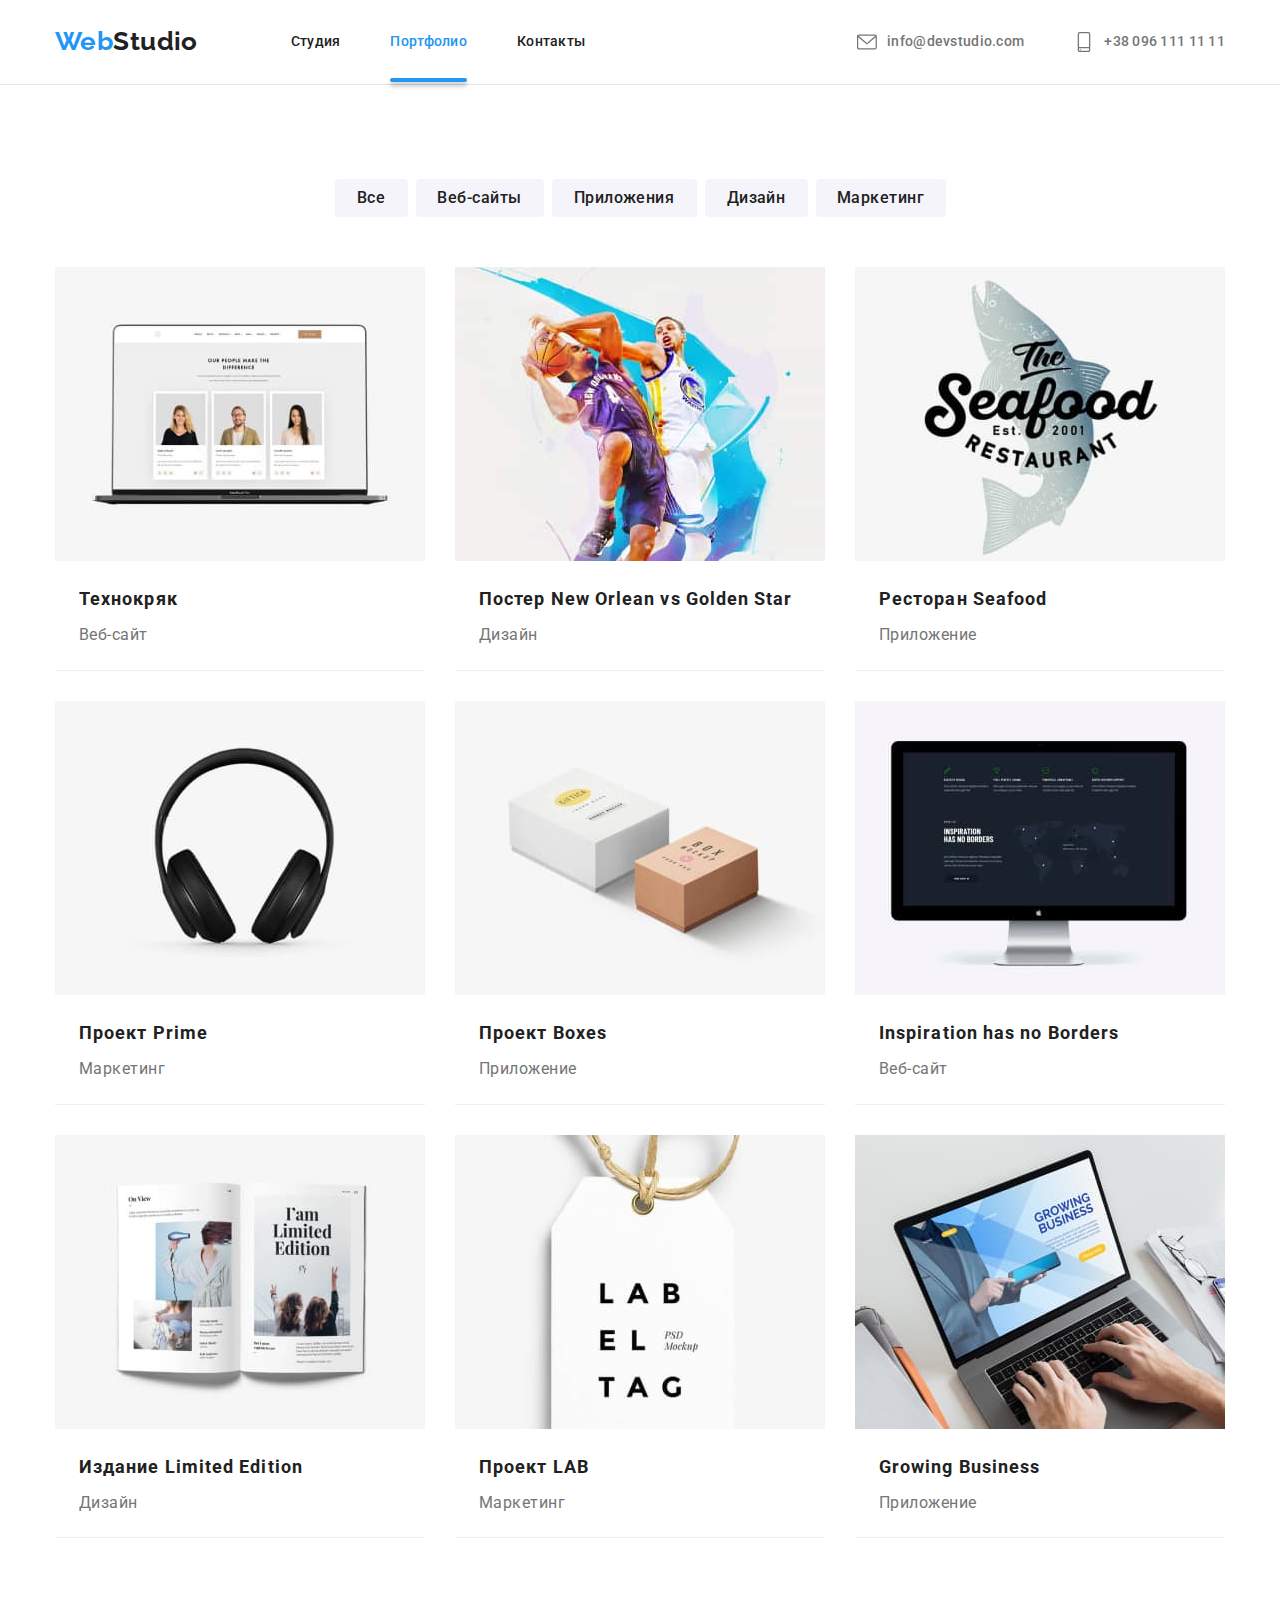
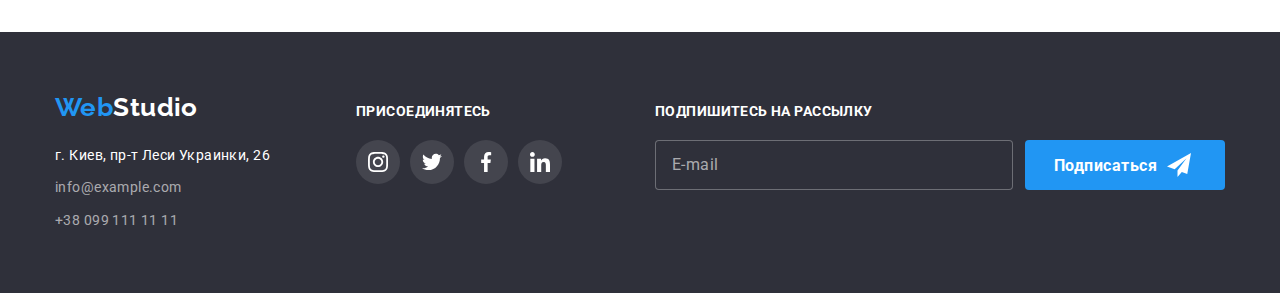
==== commit 25d55d94: "Исправлен блок подписки в футере на странице портфолио" ====
--- a/portfolio.html
+++ b/portfolio.html
@@ -358,8 +358,13 @@
             Подпишитесь на рассылку
           </h2>
           <label class="footer-email">
-            <input type="email" name="email" class="footer-input" required />
-            <span class="footer-text-email">E-mail</span>
+            <input
+              type="email"
+              name="email"
+              class="footer-input"
+              placeholder="E-mail"
+              required
+            />
           </label>
           <button type="submit" class="btn-subscribe list">Подписаться</button>
         </div>
--- a/styles/styles.css
+++ b/styles/styles.css
@@ -54,7 +54,7 @@
   margin-right: auto;
   width: 1200px;
   padding: 0 15px;
-  outline: 1px solid red;
+  /*outline: 1px solid red;*/
 }
 
 .title {
@@ -791,10 +791,11 @@
 
   width: 570px;
   height: 86px;
-  padding-top: 12px;
+  margin-top: 12px;
 }
 
 .footer-title-subscride {
+  margin-bottom: 20px;
   font-size: 14px;
   line-height: 1.14;
   letter-spacing: 0.03em;
@@ -809,25 +810,24 @@
 
   width: 358px;
   height: 50px;
-
+}
+
+.footer-input {
+  padding-left: 16px;
+
+  width: 100%;
+  height: 100%;
   border: 1px solid rgba(255, 255, 255, 0.3);
   border-radius: 4px;
-}
-
-.footer-input {
-  width: 100%;
-  height: 100%;
-  padding-left: 70px;
+
   color: #ffffff;
   background-color: var(--background-hero-footer-color);
 }
 
-.footer-text-email {
-  position: absolute;
-  top: 50%;
-  left: 16px;
-  transform: translateY(-50%);
-
+.footer-input::placeholder {
+  font-family: "Roboto";
+  font-style: normal;
+  font-weight: 400;
   font-size: 16px;
   line-height: 1.25;
 
@@ -945,7 +945,7 @@
 }
 
 .modal-titel {
-  margin-bottom: 20px;
+  margin-bottom: 12px;
 
   font-weight: 700;
   font-size: 20px;
@@ -959,20 +959,16 @@
 .modal-field {
   display: flex;
   flex-direction: column;
+  width: 448px;
+  height: 342px;
+  margin-bottom: 20px;
 }
 
 .input {
   position: relative;
+
+  height: 58px;
   margin-bottom: 10px;
-}
-
-.input-icon {
-  position: absolute;
-  top: 52%;
-  display: block;
-  width: 18px;
-  height: 18px;
-  margin-left: 18px;
 }
 
 .modal-text {
@@ -983,23 +979,56 @@
   color: var(--primary-text-color);
 }
 
+.modal-input-icon {
+  position: relative;
+}
+
 .modal-input {
   width: 100%;
-  height: 40px;
+  margin: 0;
+  padding: 10px 0px 10px 42px;
+  outline: none;
   border: 1px solid rgba(33, 33, 33, 0.2);
   border-radius: 4px;
 
-  padding-left: 30px;
+  padding-left: 35px;
+
+  transition: border 250ms var(--timing-function);
+}
+
+.input-icon {
+  position: absolute;
+  top: 50%;
+  left: 12px;
+  transform: translateY(-50%);
+  display: inline-block;
+  width: 18px;
+  height: 18px;
+
+  fill: #212121;
+  transition: fill 250ms var(--timing-function);
+}
+
+.modal-input:focus {
+  border: 1px solid #2196f3;
+  cursor: pointer;
+}
+
+.modal-input:focus ~ .input-icon {
+  fill: #2196f3;
 }
 
 .modal-label {
+  display: block;
+  height: 130px;
   margin-bottom: 20px;
 }
 
 .textarea {
   width: 100%;
   height: 120px;
-
+  padding: 12px 16px;
+  outline: none;
   border: 1px solid rgba(33, 33, 33, 0.2);
 
   border-radius: 4px;
@@ -1007,33 +1036,77 @@
 }
 
 .textarea:placeholder-shown {
-  font-family: "Roboto";
-  font-style: normal;
-  font-weight: 400;
   font-size: 12px;
-  line-height: 14px;
+  line-height: 1.17;
   letter-spacing: 0.01em;
-
-  color: rgba(117, 117, 117, 0.5);
+  padding: 12px 16px;
+}
+
+.modal-checkbox {
+  position: relative;
+  display: flex;
+  align-items: center;
+  margin-left: 14px;
+  margin-bottom: 30px;
+  width: 423px;
+  height: 24px;
+}
+
+.checkbox {
+  position: absolute;
+  width: 1px;
+  height: 1px;
+  margin: -1px;
+  border: 0;
+  padding: 0;
+  clip: rect(0 0 0 0);
+  overflow: hidden;
+}
+
+.checkbox-icon {
+  display: flex;
+  align-items: center;
+
+  width: 16px;
+  height: 15px;
+  margin-right: 6px;
+
+  fill: transparent;
+  border: 3px solid #212121;
+  border-radius: 4px;
+  background-color: #ffffff;
+
+  transition: background-color 250ms var(--timing-function),
+    fill 250ms var(--timing-function);
+}
+
+.checkbox:checked + .checkbox-icon {
+  background-color: #2196f3;
+  border: none;
+
+  fill: var(--background-primary-color);
 }
 
 .modal-checkbox-text {
+  color: var(--primary-text-color);
+}
+
+.checkbox-text {
+  color: var(--accent-color);
+  text-decoration: underline;
 }
 
 .modal-btn {
-  display: flex;
-  align-items: center;
-  justify-content: center;
+  padding: 10px 55px;
   margin: auto;
 
-  width: 200px;
-  height: 50px;
   border: none;
   border-radius: 4px;
 
-  background: #2196f3;
+  background: var(--accent-color);
   box-shadow: 0px 4px 4px rgba(0, 0, 0, 0.15);
   border-radius: 4px;
+  cursor: pointer;
 }
 
 .modal-btn-text {
